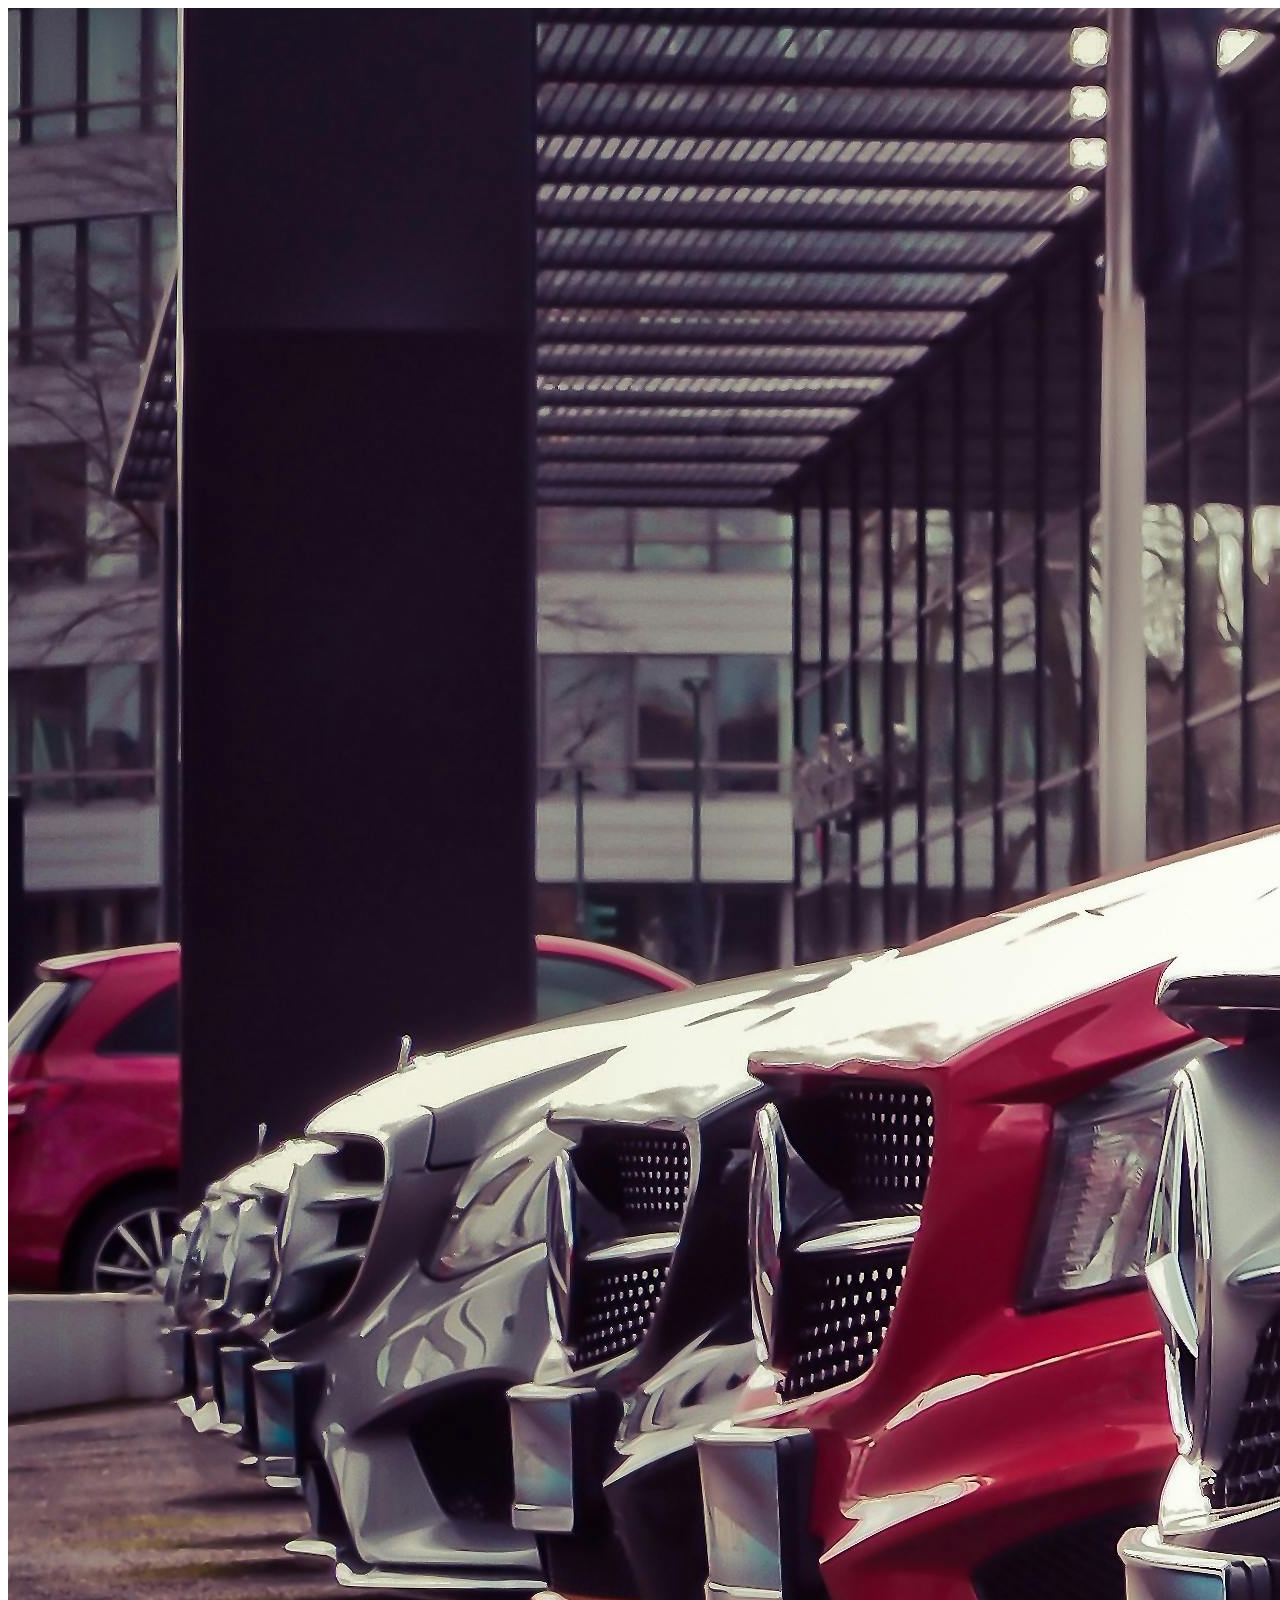
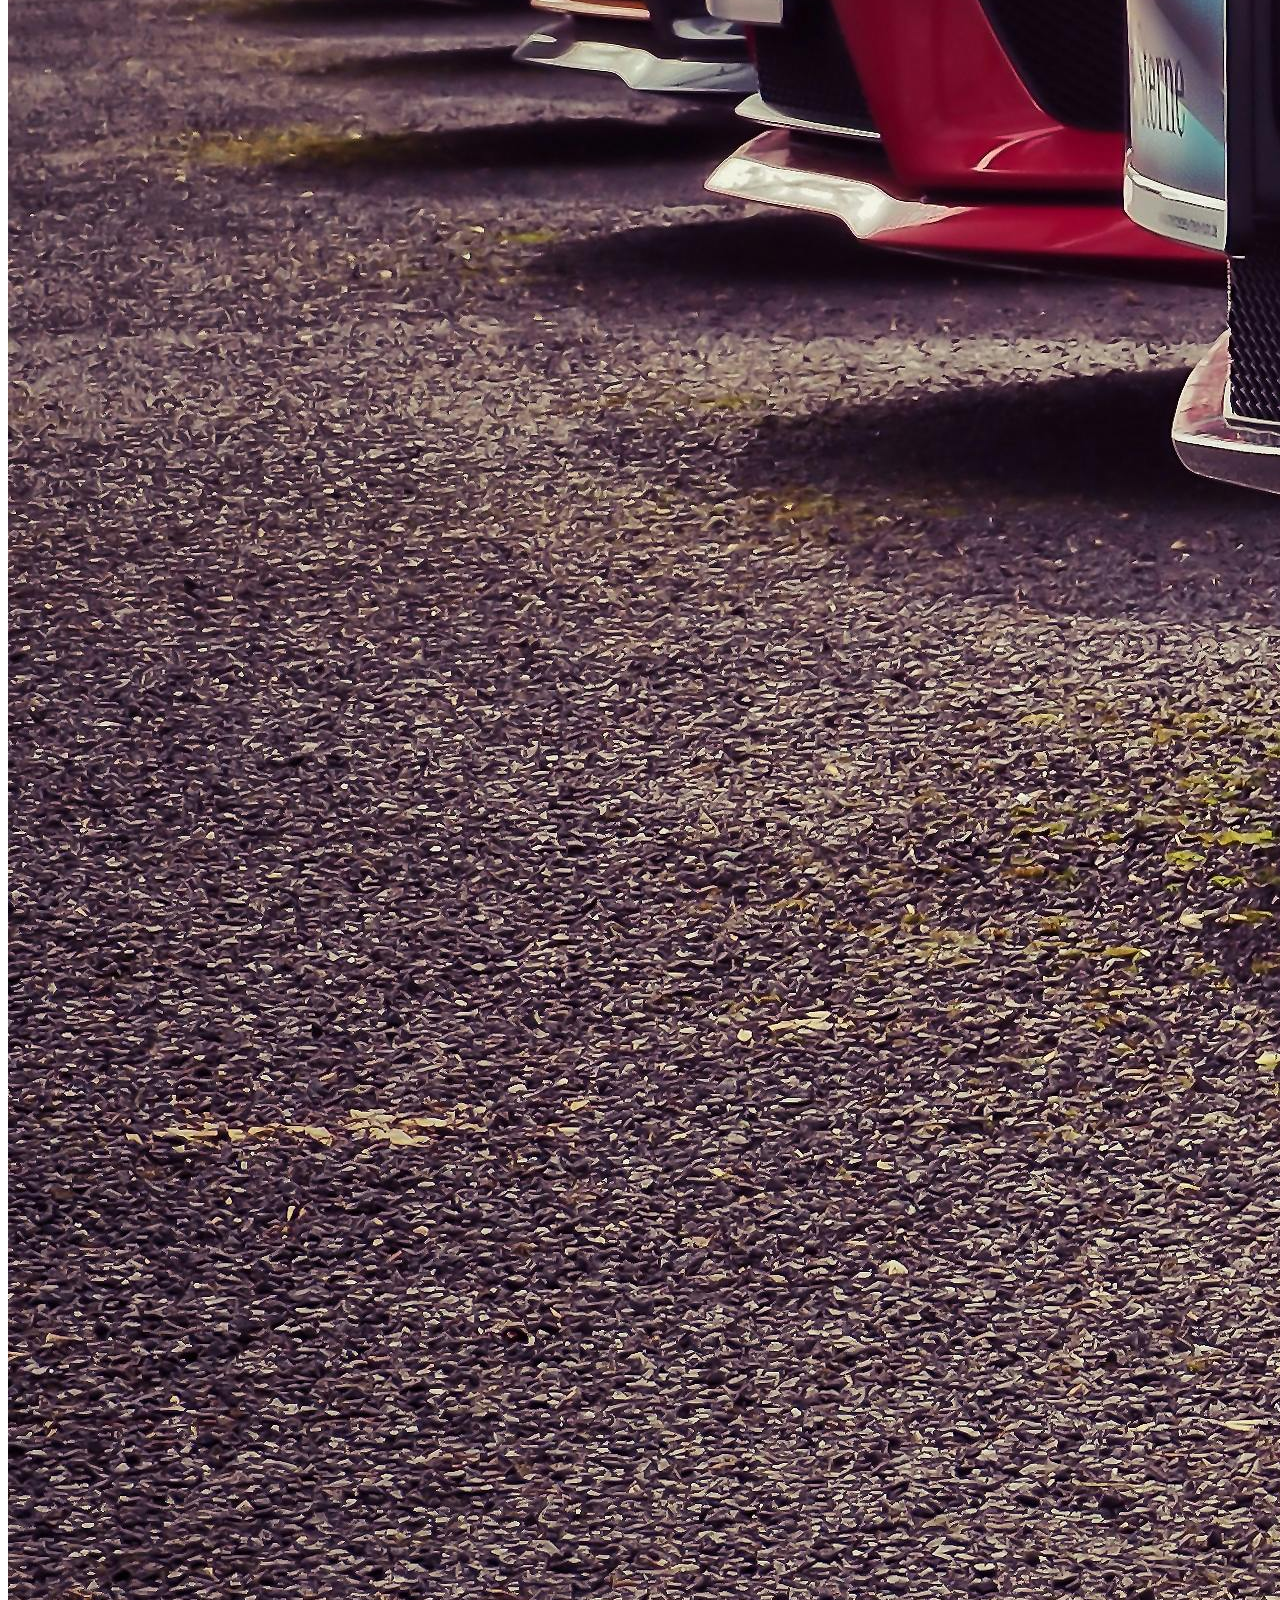
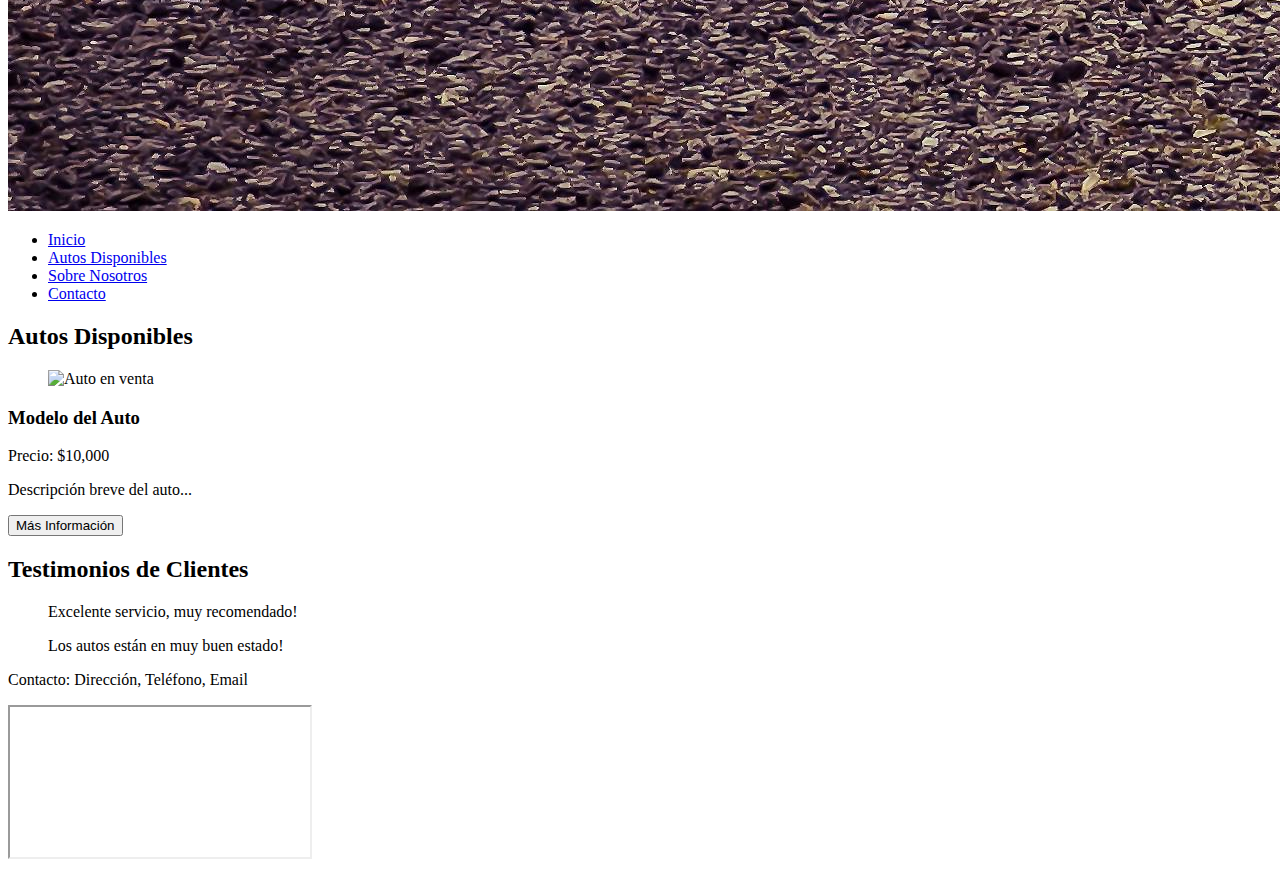
==== index.html @ ef7046ee "agragdo de index y imagen" ====
<!DOCTYPE html>
<html lang="es">
<head>
    <meta charset="UTF-8">
    <meta name="viewport" content="width=device-width, initial-scale=1.0">
    <title>Venta de Autos Usados</title>
    <link rel="stylesheet" href="styles.css">
</head>
<body>

<header>
    <img src="./img/logo.jpg" alt="Logotipo de la página" class="logo">
    <nav>
        <ul>
            <li><a href="#inicio">Inicio</a></li>
            <li><a href="#autos">Autos Disponibles</a></li>
            <li><a href="#sobre-nosotros">Sobre Nosotros</a></li>
            <li><a href="#contacto">Contacto</a></li>
        </ul>
    </nav>
</header>

<main>
    <section id="autos" class="autos-disponibles">
        <h2>Autos Disponibles</h2>
        <div class="grid-autos">
            <!-- Tarjeta de Auto -->
            <article class="auto">
                <figure>
                    <img src="images/car-placeholder.jpg" alt="Auto en venta">
                </figure>
                <h3>Modelo del Auto</h3>
                <p>Precio: $10,000</p>
                <p>Descripción breve del auto...</p>
                <button>Más Información</button>
            </article>
            <!-- Repite la tarjeta según sea necesario -->
        </div>
    </section>

    <section id="testimonios" class="testimonios">
        <h2>Testimonios de Clientes</h2>
        <div class="carrusel-testimonios">
            <blockquote>Excelente servicio, muy recomendado!</blockquote>
            <blockquote>Los autos están en muy buen estado!</blockquote>
            <!-- Añadir más testimonios -->
        </div>
    </section>
</main>

<footer>
    <p>Contacto: Dirección, Teléfono, Email</p>
    <div class="redes-sociales">
        <!-- Iconos de redes sociales -->
    </div>
    <iframe src="https://www.google.com/maps/embed?pb=..." allowfullscreen="" loading="lazy"></iframe>
</footer>

</body>
</html>
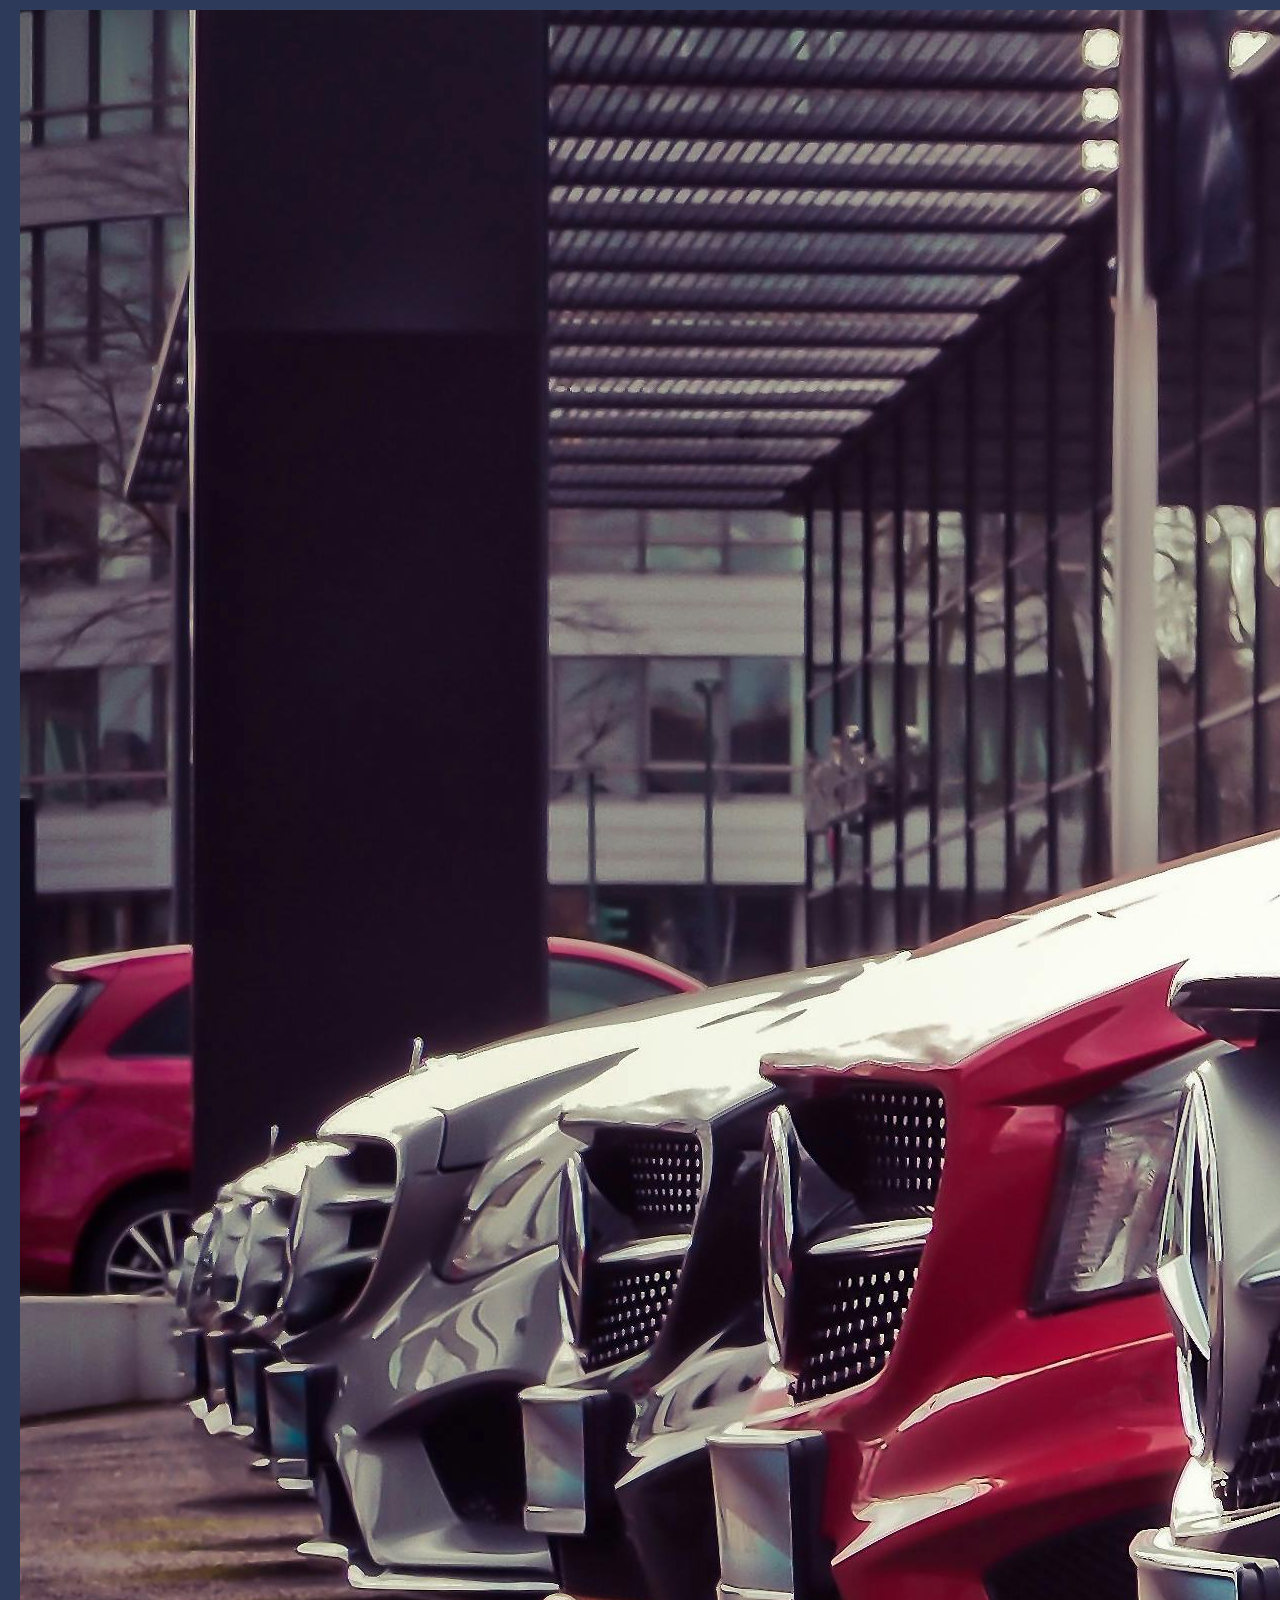
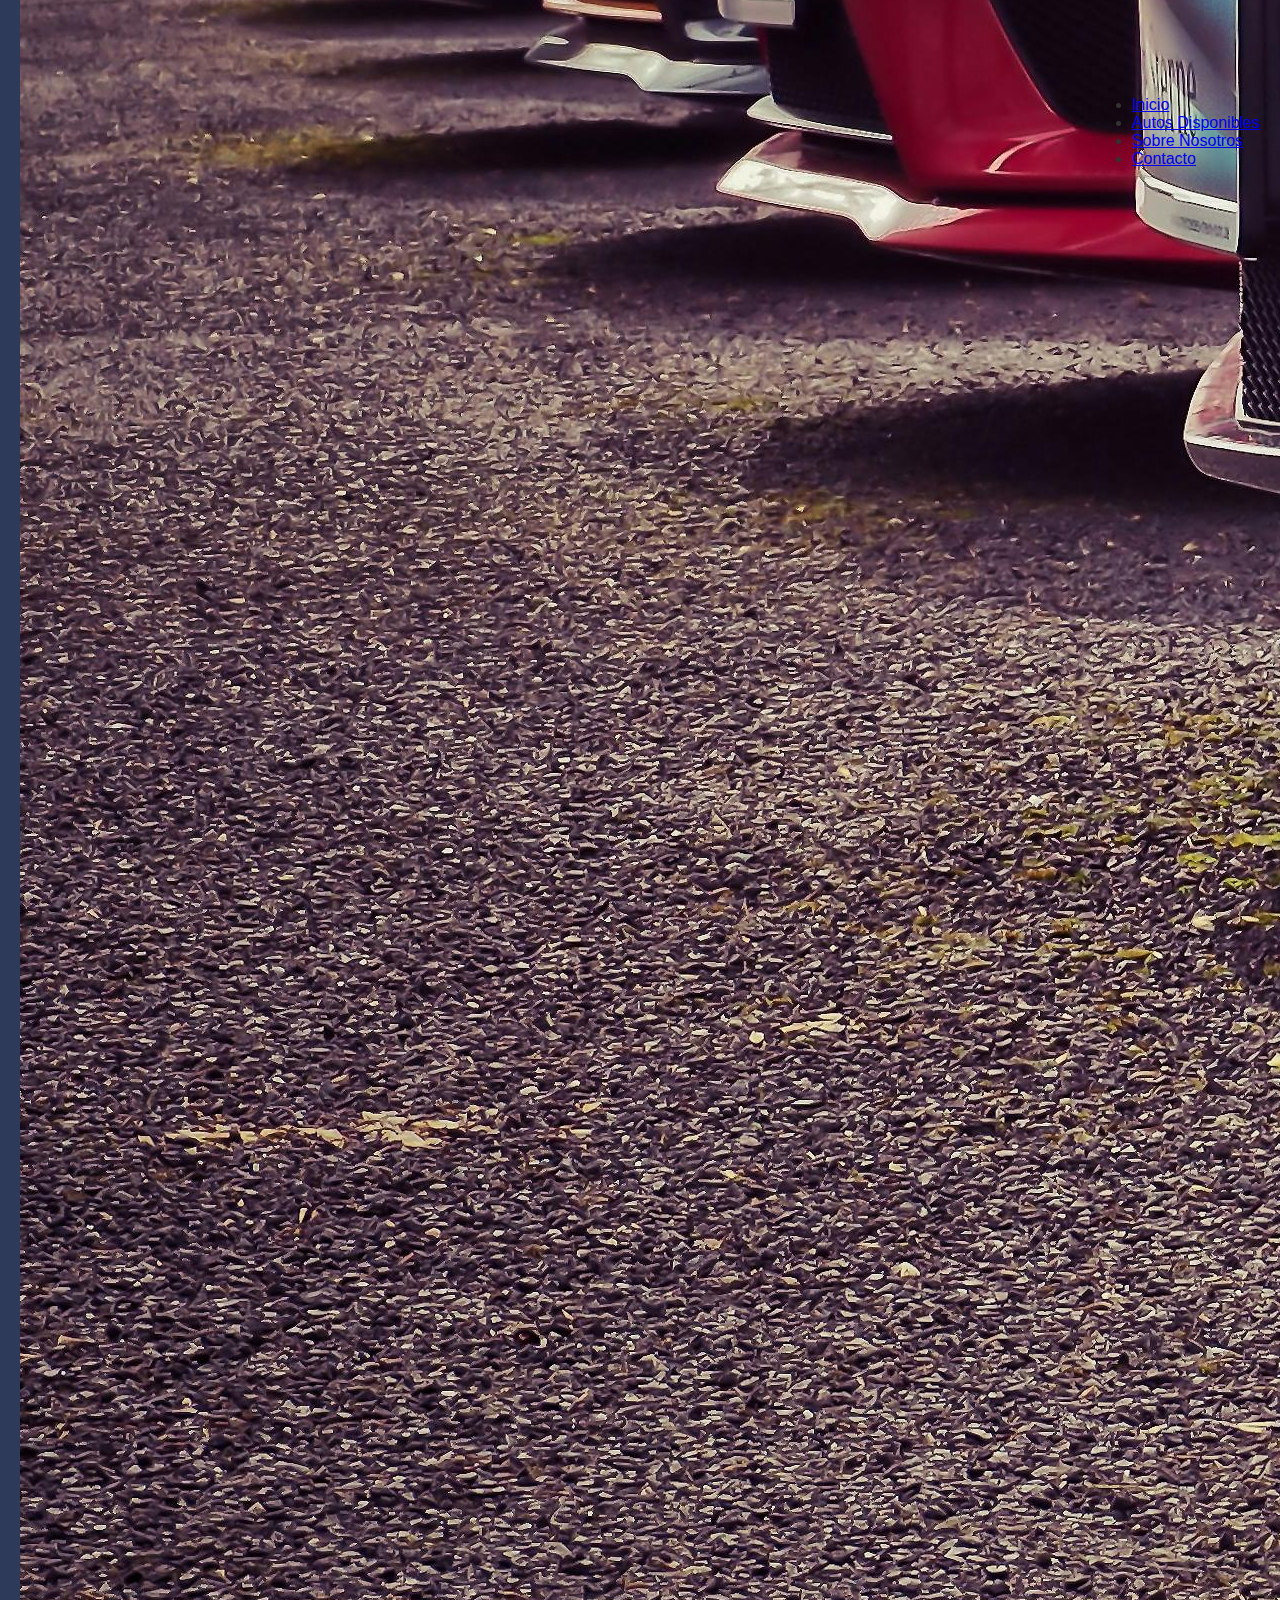
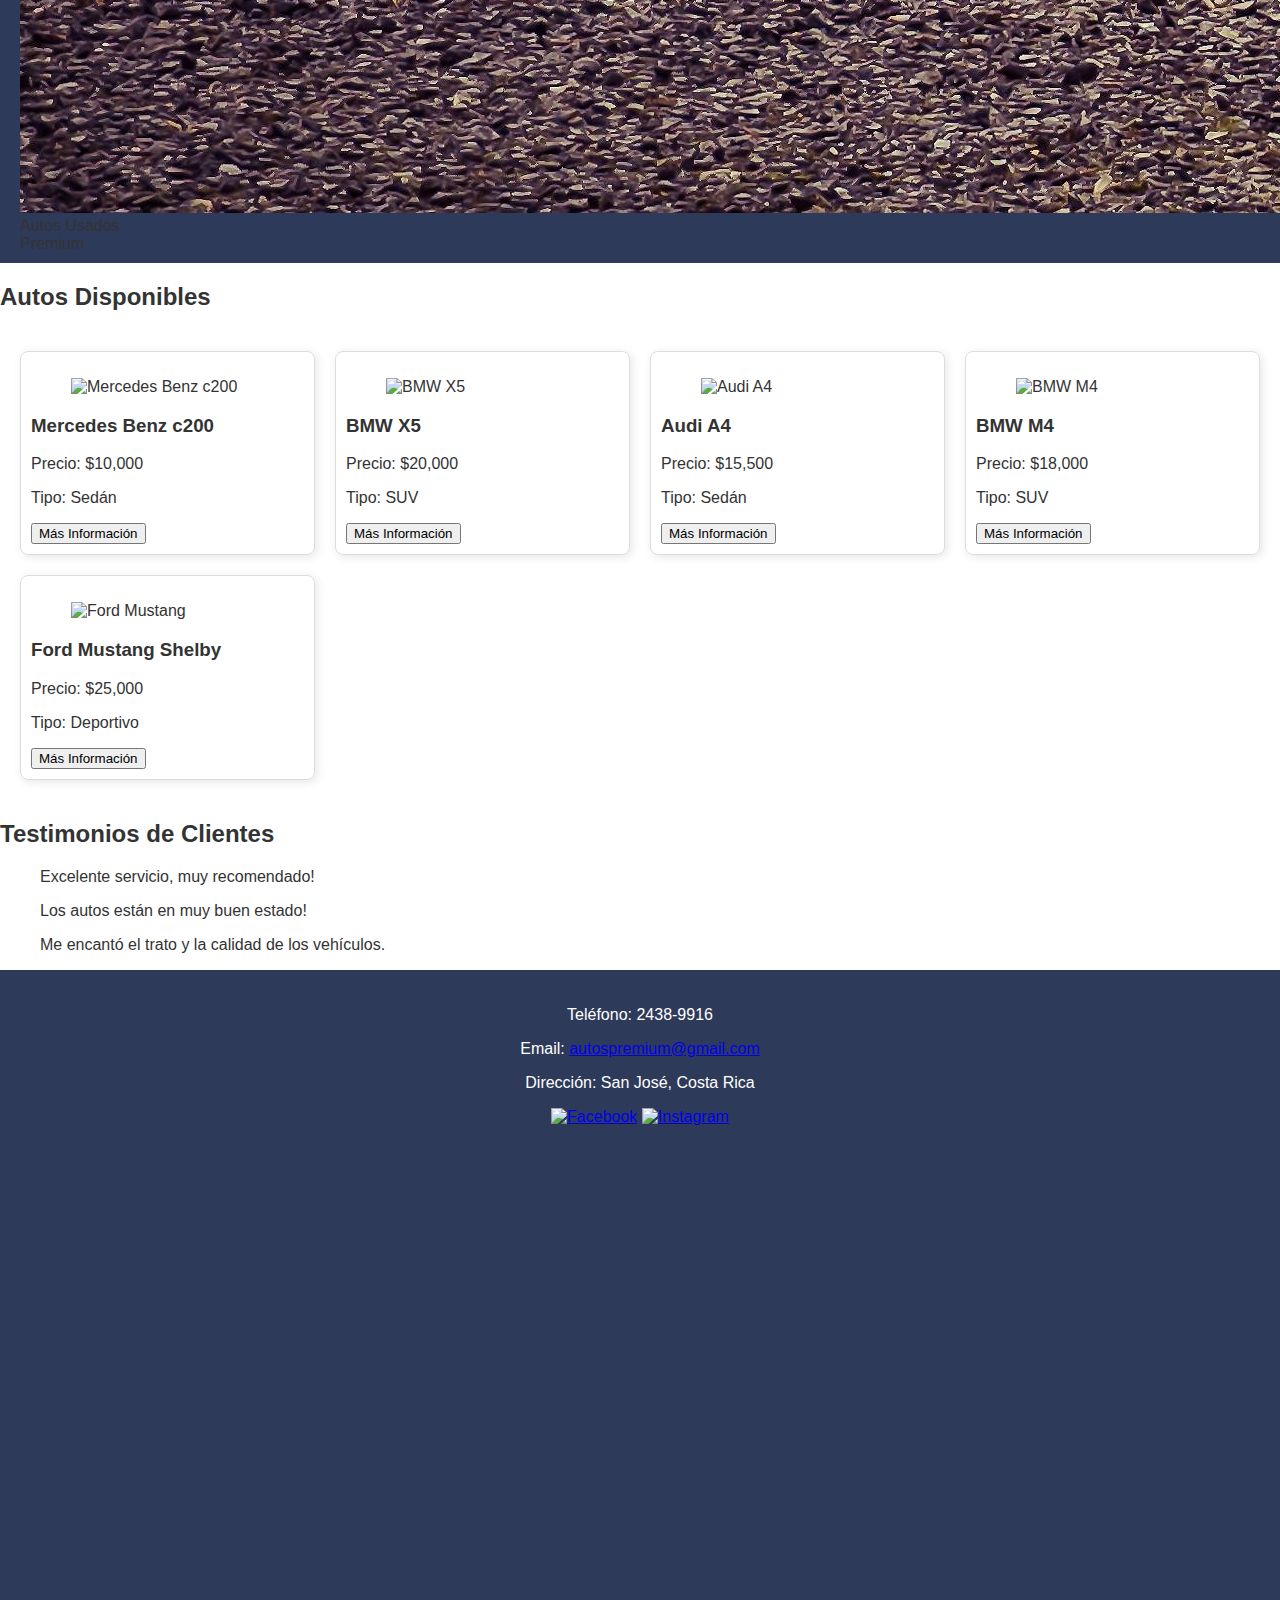
==== commit 951fd7a6: "modificacion ene l index" ====
--- a/index.html
+++ b/index.html
@@ -3,38 +3,81 @@
 <head>
     <meta charset="UTF-8">
     <meta name="viewport" content="width=device-width, initial-scale=1.0">
-    <title>Venta de Autos Usados</title>
-    <link rel="stylesheet" href="styles.css">
+    <title>Autos Usados Premium</title>
+    <link rel="stylesheet" href="./css/styles.css">
 </head>
 <body>
 
-<header>
-    <img src="./img/logo.jpg" alt="Logotipo de la página" class="logo">
-    <nav>
-        <ul>
-            <li><a href="#inicio">Inicio</a></li>
-            <li><a href="#autos">Autos Disponibles</a></li>
-            <li><a href="#sobre-nosotros">Sobre Nosotros</a></li>
-            <li><a href="#contacto">Contacto</a></li>
-        </ul>
-    </nav>
-</header>
+    <header>
+        <div class="logo">
+            <img src="./img/logo.jpg" alt="logo tipo de la página">
+            <span>Autos Usados Premium</span>
+        </div>
+        <nav>
+            <ul>
+                <li><a href="#inicio">Inicio</a></li>
+                <li><a href="#autos">Autos Disponibles</a></li>
+                <li><a href="sobre nosotros.html">Sobre Nosotros</a></li>
+                <li><a href="contacto.html">Contacto</a></li>
+            </ul>
+        </nav>
+    </header>
+    
 
 <main>
     <section id="autos" class="autos-disponibles">
         <h2>Autos Disponibles</h2>
         <div class="grid-autos">
-            <!-- Tarjeta de Auto -->
+         
             <article class="auto">
                 <figure>
-                    <img src="images/car-placeholder.jpg" alt="Auto en venta">
+                    <img src="./img/imagen mercedes 1.jpg" alt="Mercedes Benz c200">
                 </figure>
-                <h3>Modelo del Auto</h3>
+                <h3>Mercedes Benz c200</h3>
                 <p>Precio: $10,000</p>
-                <p>Descripción breve del auto...</p>
+                <p>Tipo: Sedán</p>
                 <button>Más Información</button>
             </article>
-            <!-- Repite la tarjeta según sea necesario -->
+          
+            <article class="auto">
+                <figure>
+                    <img src="./img/Bmw x5.jpg" alt="BMW X5">
+                </figure>
+                <h3>BMW X5</h3>
+                <p>Precio: $20,000</p>
+                <p>Tipo: SUV</p>
+                <button>Más Información</button>
+            </article>
+        
+            <article class="auto">
+                <figure>
+                    <img src="./img/audi a4.jpg" alt="Audi A4">
+                </figure>
+                <h3>Audi A4</h3>
+                <p>Precio: $15,500</p>
+                <p>Tipo: Sedán</p>
+                <button>Más Información</button>
+            </article>
+            
+            <article class="auto">
+                <figure>
+                    <img src="./img/bmw m4.jpg" alt="BMW M4">
+                </figure>
+                <h3>BMW M4</h3>
+                <p>Precio: $18,000</p>
+                <p>Tipo: SUV</p>
+                <button>Más Información</button>
+            </article>
+    
+            <article class="auto">
+                <figure>
+                    <img src="./img/imagen ford mustang.jpg" alt="Ford Mustang">
+                </figure>
+                <h3>Ford Mustang Shelby</h3>
+                <p>Precio: $25,000</p>
+                <p>Tipo: Deportivo</p>
+                <button>Más Información</button>
+            </article>
         </div>
     </section>
 
@@ -43,17 +86,24 @@
         <div class="carrusel-testimonios">
             <blockquote>Excelente servicio, muy recomendado!</blockquote>
             <blockquote>Los autos están en muy buen estado!</blockquote>
-            <!-- Añadir más testimonios -->
+            <blockquote>Me encantó el trato y la calidad de los vehículos.</blockquote>
         </div>
     </section>
 </main>
 
 <footer>
-    <p>Contacto: Dirección, Teléfono, Email</p>
+    <div class="contacto">
+        <p>Teléfono: 2438-9916</p>
+        <p>Email: <a href="mailto:autospremium@gmail.com">autospremium@gmail.com</a></p>
+        <p>Dirección: San José, Costa Rica</p>
+    </div>
     <div class="redes-sociales">
-        <!-- Iconos de redes sociales -->
+        <a href="#" target="_blank"><img src="./img/incono facebook.jpg" alt="Facebook"></a>
+        <a href="#" target="_blank"><img src="./img/icono instagram.jpg" alt="Instagram"></a>
     </div>
-    <iframe src="https://www.google.com/maps/embed?pb=..." allowfullscreen="" loading="lazy"></iframe>
+    <div class="ubicacion">
+        <iframe src="https://www.google.com/maps/embed?pb=..." width="600" height="450" style="border:0;" allowfullscreen="" loading="lazy"></iframe>
+    </div>
 </footer>
 
 </body>
--- a/css/styles.css
+++ b/css/styles.css
@@ -0,0 +1,74 @@
+/* Variables CSS */
+:root {
+    --color-principal: #2E3A59;
+    --color-secundario: #FFD700;
+    --color-texto: #333;
+    --fuente-principal: 'Arial', sans-serif;
+}
+
+/* Estilos generales */
+body {
+    font-family: var(--fuente-principal);
+    color: var(--color-texto);
+    margin: 0;
+}
+
+/* Header y navegación */
+header {
+    display: flex;
+    align-items: center;
+    justify-content: space-between;
+    background-color: var(--color-principal);
+    padding: 10px 20px;
+}
+
+.logo {
+    width: 100px;
+}
+
+/* Grid de autos */
+.grid-autos {
+    display: grid;
+    grid-template-columns: repeat(auto-fit, minmax(250px, 1fr));
+    gap: 20px;
+    padding: 20px;
+}
+
+.auto {
+    border: 1px solid #ddd;
+    padding: 10px;
+    border-radius: 8px;
+    box-shadow: 2px 2px 10px rgba(0, 0, 0, 0.1);
+    transition: transform 0.3s ease;
+}
+
+.auto:hover {
+    transform: scale(1.05);
+}
+
+/* Footer */
+footer {
+    background-color: var(--color-principal);
+    color: white;
+    padding: 20px;
+    text-align: center;
+}
+
+/* Media Queries */
+@media (max-width: 600px) {
+    nav ul {
+        flex-direction: column;
+    }
+}
+
+/* Animación de auto */
+@keyframes moverAuto {
+    0% { transform: translateX(-100%); }
+    100% { transform: translateX(100%); }
+}
+
+.auto-animado {
+    position: absolute;
+    top: 50px;
+    animation: moverAuto 5s linear infinite;
+}
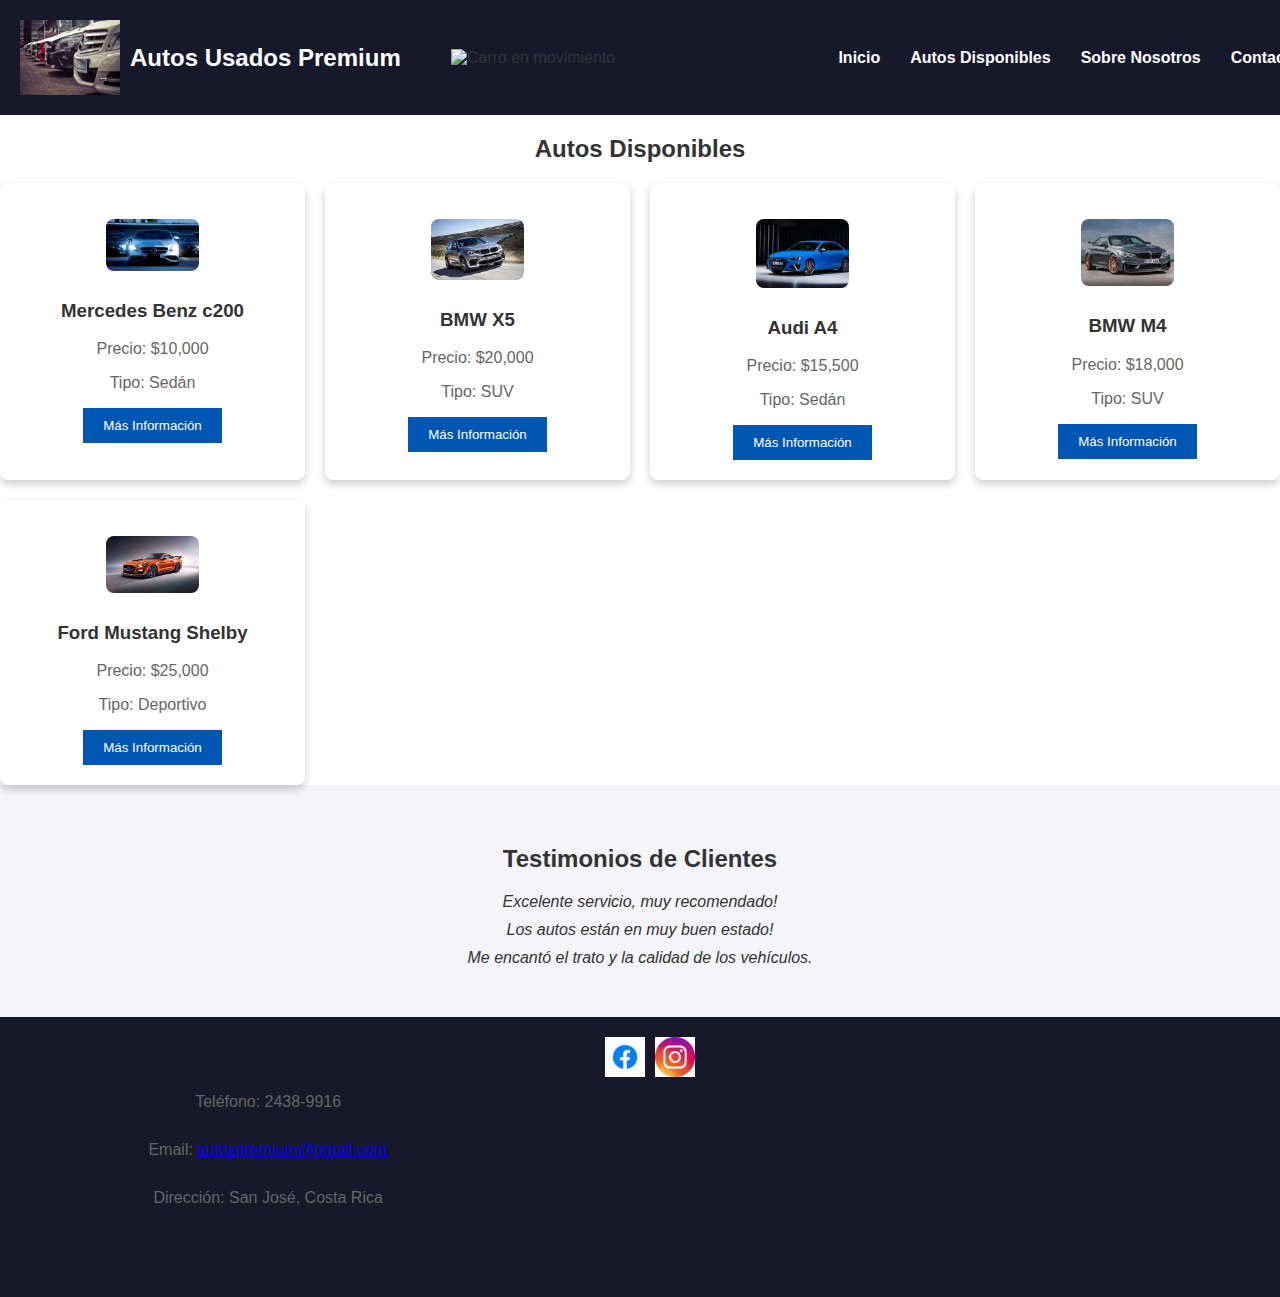
==== commit 075aac0f: "cambios varios en css , contacots y sobre nosotros" ====
--- a/index.html
+++ b/index.html
@@ -1,4 +1,3 @@
-<!DOCTYPE html>
 <html lang="es">
 <head>
     <meta charset="UTF-8">
@@ -8,20 +7,25 @@
 </head>
 <body>
 
-    <header>
-        <div class="logo">
-            <img src="./img/logo.jpg" alt="logo tipo de la página">
-            <span>Autos Usados Premium</span>
-        </div>
-        <nav>
-            <ul>
-                <li><a href="#inicio">Inicio</a></li>
-                <li><a href="#autos">Autos Disponibles</a></li>
-                <li><a href="sobre nosotros.html">Sobre Nosotros</a></li>
-                <li><a href="contacto.html">Contacto</a></li>
-            </ul>
-        </nav>
-    </header>
+    
+        <header>
+            <div class="logo">
+                <img src="./img/logo.jpg" alt="Logo de la página">
+                <span>Autos Usados Premium</span>
+            </div>
+            <div class="carro-container">
+                <img src="./img/imagen de movimiento.jpg" alt="Carro en movimiento" class="carro">
+            </div>
+            <nav>
+                <ul>
+                    <li><a href="#inicio">Inicio</a></li>
+                    <li><a href="#autos">Autos Disponibles</a></li>
+                    <li><a href="sobre nosotros.html">Sobre Nosotros</a></li>
+                    <li><a href="contacto.html">Contacto</a></li>
+                </ul>
+            </nav>
+        </header>
+     
     
 
 <main>
@@ -107,4 +111,4 @@
 </footer>
 
 </body>
-</html>
+</html>--- a/css/styles.css
+++ b/css/styles.css
@@ -1,74 +1,270 @@
-/* Variables CSS */
-:root {
-    --color-principal: #2E3A59;
-    --color-secundario: #FFD700;
-    --color-texto: #333;
-    --fuente-principal: 'Arial', sans-serif;
-}
-
-/* Estilos generales */
+/* General */
 body {
-    font-family: var(--fuente-principal);
-    color: var(--color-texto);
+    font-family: Arial, sans-serif;
     margin: 0;
-}
-
-/* Header y navegación */
+    padding: 0;
+    color: #333;
+}
+
+h2 {
+    color: #333;
+    text-align: center;
+}
+
+button {
+    background-color: #0056b3;
+    color: white;
+    border: none;
+    padding: 10px 20px;
+    cursor: pointer;
+    transition: background-color 0.3s;
+}
+
+button:hover {
+    background-color: #004494;
+}
+
 header {
     display: flex;
-    align-items: center;
-    justify-content: space-between;
-    background-color: var(--color-principal);
-    padding: 10px 20px;
-}
-
+    justify-content: center;  /* Centra el contenido horizontalmente */
+    align-items: center;      /* Centra el contenido verticalmente */
+    background-color: #18182b; /* Fondo oscuro */
+    padding: 20px;
+    width: 100%;               /* Asegura que el header ocupe todo el ancho */
+}
+
+/* Logo */
 .logo {
-    width: 100px;
-}
-
-/* Grid de autos */
+    display: flex;
+    justify-content: center;   /* Centra el logo y el texto */
+    align-items: center;       /* Alinea verticalmente la imagen y el texto */
+    margin-right: 50px;        /* Puedes ajustar el margen si es necesario */
+}
+
+/* Estilo del logo de la imagen */
+.logo img {
+    width: 100px;  /* Ajusta el tamaño del logo */
+    height: auto;
+    margin-right: 10px; /* Espacio entre la imagen y el texto */
+}
+
+/* Estilo del texto */
+.logo span {
+    color: #ffffff;  /* Color del texto del logo */
+    font-size: 1.5rem;  /* Tamaño del texto */
+    font-weight: bold;
+}
+
+nav {
+    margin-left: auto; 
+}
+
+nav ul {
+    list-style: none; 
+    display: flex; 
+    gap: 30px; 
+    margin: 0;
+    padding: 0;
+}
+
+nav ul li a {
+    color: #ffffff; 
+    text-decoration: none; 
+    font-weight: bold;
+    font-size: 1rem;
+}
+
+
+nav ul li a:hover {
+    color: #ccc; 
+}
+
 .grid-autos {
     display: grid;
-    grid-template-columns: repeat(auto-fit, minmax(250px, 1fr));
+    grid-template-columns: repeat(auto-fit, minmax(300px, 1fr));
     gap: 20px;
+    padding: auto;
+}
+
+.auto {
+    background: white;
     padding: 20px;
-}
-
-.auto {
-    border: 1px solid #ddd;
-    padding: 10px;
     border-radius: 8px;
-    box-shadow: 2px 2px 10px rgba(0, 0, 0, 0.1);
-    transition: transform 0.3s ease;
+    box-shadow: 0 4px 8px rgba(0, 0, 0, 0.2);
+    text-align: center;
+    transition: transform 0.2s;
 }
 
 .auto:hover {
     transform: scale(1.05);
 }
 
+.auto img {
+    width: 50%;
+    height: auto;
+    border-radius: 8px;
+    margin-bottom: 10px;
+}
+
+.auto h3 {
+    color: #333;
+}
+
+.auto p {
+    color: #666;
+}
+
+/* Sección de Testimonios */
+.testimonios {
+    padding: 40px;
+    background-color: #f4f4f9;
+    text-align: center;
+}
+
+blockquote {
+    font-style: italic;
+    color: #333;
+    margin: 10px 0;
+}
+
+/* Estilos para la sección de contacto */
+.contacto {
+    padding: 40px;
+    background-color: transparent;
+    color: #333;
+}
+
+.contacto h2 {
+    text-align: center;
+    margin-bottom: 20px;
+    color: #18182b;
+}
+
+.contacto p {
+    text-align: center;
+    margin-bottom: 30px;
+    font-size: 1rem;
+    color: #666;
+}
+
+.formulario-contacto {
+    max-width: 600px;
+    margin: 0 auto;
+    display: flex;
+    flex-direction: column;
+    gap: 15px;
+}
+
+.formulario-contacto label {
+    font-weight: bold;
+    color: #18182b;
+}
+
+.formulario-contacto input, 
+.formulario-contacto textarea {
+    width: 100%;
+    padding: 10px;
+    border: 1px solid #ccc;
+    border-radius: 5px;
+    font-size: 1rem;
+}
+
+.formulario-contacto textarea {
+    height: 150px;
+    resize: vertical;
+}
+
+.formulario-contacto button {
+    padding: 12px;
+    background-color: #18182b;
+    color:#ccc;
+    font-size: 1rem;
+    font-weight: bold;
+    border: none;
+    border-radius: 5px;
+    cursor: pointer;
+    transition: background-color 0.3s ease;
+}
+
+.formulario-contacto button:hover {
+    background-color: #333;
+}
+
+
+.sobre-nosotros {
+    padding: 40px;
+    background-color: #f4f4f4; 
+    color: #333; 
+    border-radius: 8px; 
+    max-width: 800px; 
+    margin: 20px auto; 
+    box-shadow: 0 4px 8px rgba(0, 0, 0, 0.2); 
+}
+
+.sobre-nosotros h2 {
+    text-align: center;
+    color: #18182b; 
+    margin-bottom: 20px; 
+}
+
+.sobre-nosotros p {
+    line-height: 1.6; 
+    margin-bottom: 15px; 
+    font-size: 1.1rem; 
+}
+
+
+@media (max-width: 600px) {
+    .sobre-nosotros {
+        padding: 20px; 
+    }
+
+    .sobre-nosotros h2 {
+        font-size: 1.5rem;
+    }
+
+    .sobre-nosotros p {
+        font-size: 1rem; 
+    }
+}
+
+
 /* Footer */
 footer {
-    background-color: var(--color-principal);
+    display: flex;
+    justify-content: space-around;
+    background-color: #18182b;
     color: white;
     padding: 20px;
-    text-align: center;
-}
-
-/* Media Queries */
-@media (max-width: 600px) {
-    nav ul {
-        flex-direction: column;
-    }
-}
-
-/* Animación de auto */
-@keyframes moverAuto {
-    0% { transform: translateX(-100%); }
-    100% { transform: translateX(100%); }
-}
-
-.auto-animado {
-    position: absolute;
-    top: 50px;
-    animation: moverAuto 5s linear infinite;
-}
+
+.contacto {
+    text-align: left;
+}
+
+.redes-sociales {
+    display: inline-flex;
+    gap: 10px; 
+    align-items: left;
+}
+
+.redes-sociales a {
+    display: center;
+    width:40px; 
+    height:40px;
+}
+
+.redes-sociales img {
+    width: 100%; 
+    height: 100%;
+    background-color: transparent; 
+}
+
+
+.ubicacion iframe {
+    max-width: 300px;
+    height: auto;
+    border-radius: 5px;
+}
+
+}
+
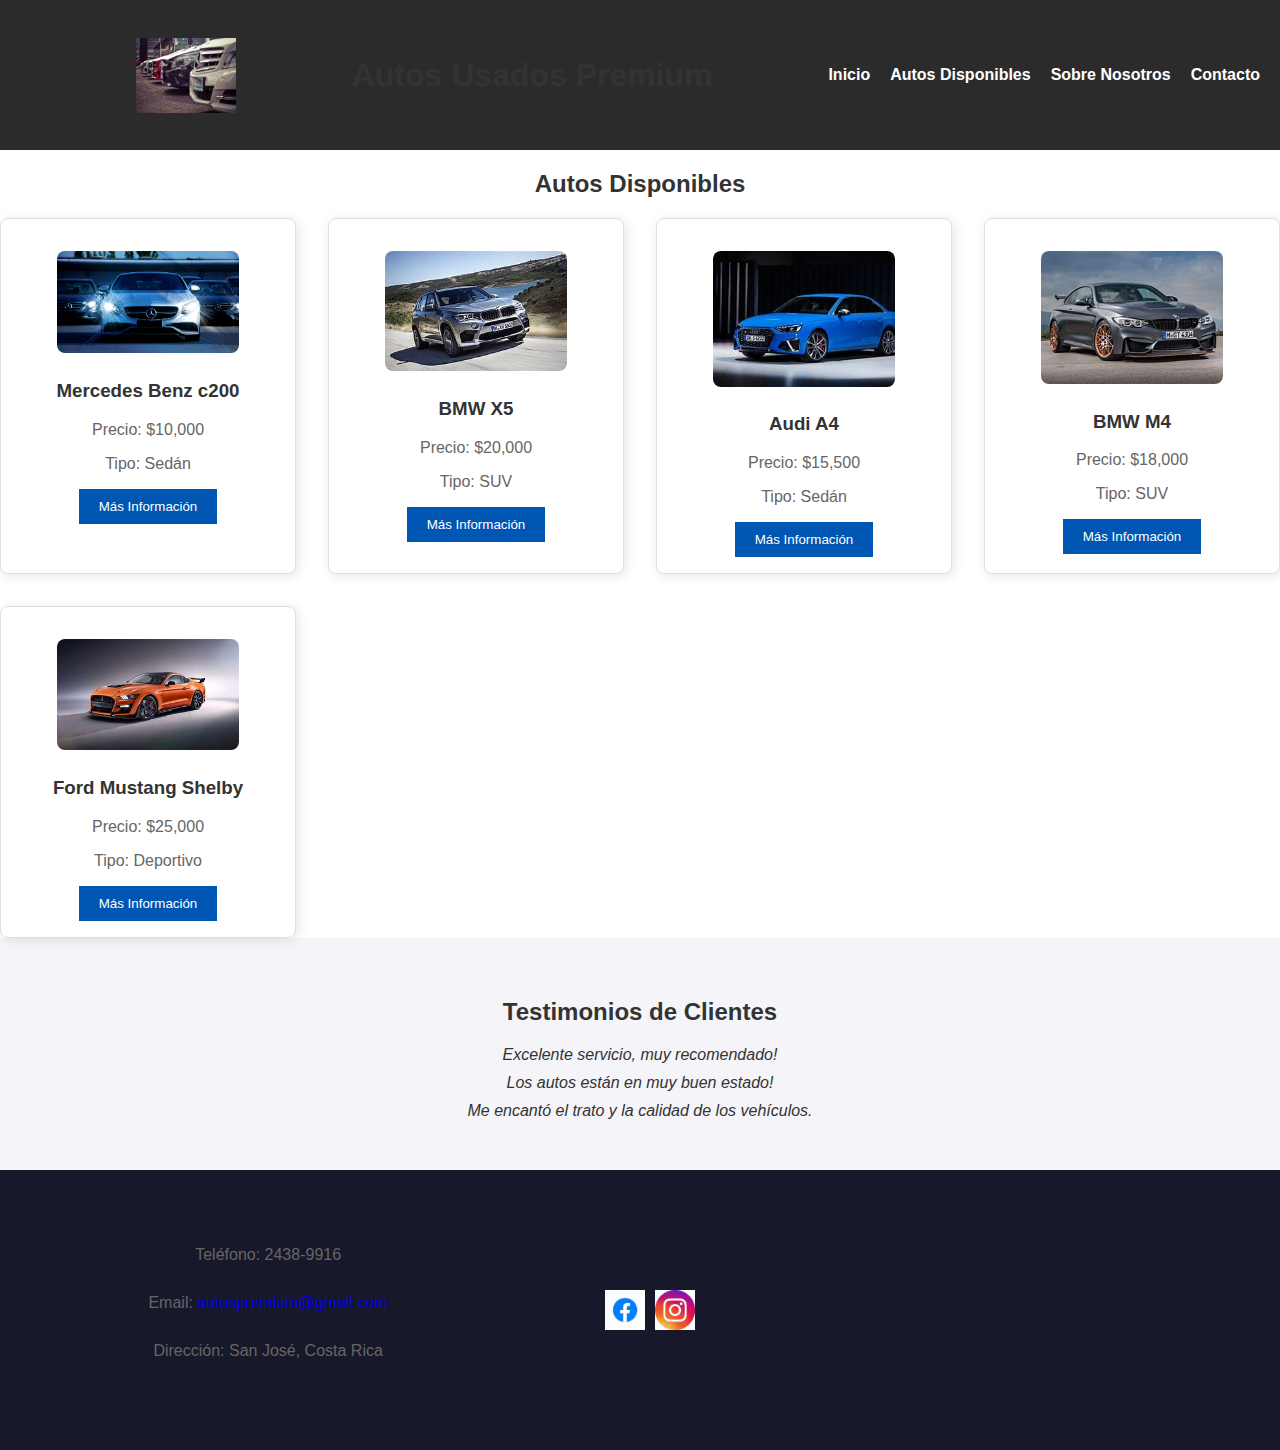
==== commit 19512d58: "agregado mas informacion" ====
--- a/index.html
+++ b/index.html
@@ -8,23 +8,24 @@
 <body>
 
     
-        <header>
-            <div class="logo">
-                <img src="./img/logo.jpg" alt="Logo de la página">
-                <span>Autos Usados Premium</span>
-            </div>
-            <div class="carro-container">
-                <img src="./img/imagen de movimiento.jpg" alt="Carro en movimiento" class="carro">
-            </div>
-            <nav>
-                <ul>
-                    <li><a href="#inicio">Inicio</a></li>
-                    <li><a href="#autos">Autos Disponibles</a></li>
-                    <li><a href="sobre nosotros.html">Sobre Nosotros</a></li>
-                    <li><a href="contacto.html">Contacto</a></li>
-                </ul>
-            </nav>
-        </header>
+    <header>
+        <div class="carro-container">
+            <img src="./img/imagen de movimiento.jpg" alt="Carro en movimiento" class="carro">
+        </div>
+        <div class="logo">
+            <img src="./img/logo.jpg" alt="logo del pagina">
+        </div>
+        <h1 class="titulo">Autos Usados Premium</h1>
+        <nav>
+            <ul>
+                <li><a href="#inicio">Inicio</a></li>
+                <li><a href="#autos">Autos Disponibles</a></li>
+                <li><a href="sobre nosotros.html">Sobre Nosotros</a></li>
+                <li><a href="contacto.html">Contacto</a></li>
+            </ul>
+        </nav>
+    </header>
+    
      
     
 
@@ -41,6 +42,7 @@
                 <p>Precio: $10,000</p>
                 <p>Tipo: Sedán</p>
                 <button>Más Información</button>
+            
             </article>
           
             <article class="auto">
--- a/css/styles.css
+++ b/css/styles.css
@@ -1,4 +1,4 @@
-/* General */
+
 body {
     font-family: Arial, sans-serif;
     margin: 0;
@@ -24,247 +24,271 @@
     background-color: #004494;
 }
 
+/* Header */
 header {
     display: flex;
-    justify-content: center;  /* Centra el contenido horizontalmente */
-    align-items: center;      /* Centra el contenido verticalmente */
-    background-color: #18182b; /* Fondo oscuro */
+    justify-content: space-between;
+    align-items: center;
+    background-color: #2c2b2b;
     padding: 20px;
-    width: 100%;               /* Asegura que el header ocupe todo el ancho */
-}
-
-/* Logo */
+    width: 100%;
+    box-sizing: border-box;
+    position: relative; /* Necesario para que el carro se posicione relativo a este contenedor */
+    overflow: hidden; /* Oculta el carro cuando está fuera del contenedor */
+    height: 150px; /* Ajusta según el tamaño necesario */
+}
+
+/* Animación de Carro */
+.carro {
+    position: absolute;
+    bottom: 0;
+    left: -300px; /* Cambia la posición inicial para que se vea fuera de la pantalla a la izquierda */
+    width: 300px; /* Aumenta el tamaño de la imagen del carro */
+    opacity: 0.5; /* Ajusta la transparencia (0 = completamente transparente, 1 = opaco) */
+    animation: moverCarro 5s linear infinite; /* Animación continua */
+}
+
+/* Keyframes para mover el carro de izquierda a derecha */
+@keyframes moverCarro {
+    0% {
+        left: -300px; /* Ajusta la posición inicial para que sea coherente con el tamaño */
+    }
+    50% {
+        left: calc(100% - 300px); /* Ajusta el cálculo para que el carro se detenga correctamente */
+    }
+    100% {
+        left: -300px; /* Regresa al inicio */
+    }
+}
+
+
 .logo {
     display: flex;
-    justify-content: center;   /* Centra el logo y el texto */
-    align-items: center;       /* Alinea verticalmente la imagen y el texto */
-    margin-right: 50px;        /* Puedes ajustar el margen si es necesario */
-}
-
-/* Estilo del logo de la imagen */
+    align-items: center;
+    gap: 10px;
+}
+
 .logo img {
-    width: 100px;  /* Ajusta el tamaño del logo */
+    width: 100px;
     height: auto;
-    margin-right: 10px; /* Espacio entre la imagen y el texto */
-}
-
-/* Estilo del texto */
+}
+
 .logo span {
-    color: #ffffff;  /* Color del texto del logo */
-    font-size: 1.5rem;  /* Tamaño del texto */
+    color: #ffffff;
+    font-size: 1.5rem;
     font-weight: bold;
 }
 
-nav {
-    margin-left: auto; 
-}
 
 nav ul {
-    list-style: none; 
-    display: flex; 
-    gap: 30px; 
+    list-style: none;
+    display: flex;
+    gap: 20px;
     margin: 0;
     padding: 0;
 }
 
 nav ul li a {
-    color: #ffffff; 
-    text-decoration: none; 
+    color: #ffffff;
+    text-decoration: none;
     font-weight: bold;
-    font-size: 1rem;
-}
-
+}
 
 nav ul li a:hover {
-    color: #ccc; 
-}
+    color: #ccc;
+}
+
 
 .grid-autos {
     display: grid;
-    grid-template-columns: repeat(auto-fit, minmax(300px, 1fr));
-    gap: 20px;
-    padding: auto;
+    gap: 2rem;
+    grid-template-columns: repeat(auto-fit, minmax(250px, 1fr));
 }
 
 .auto {
-    background: white;
-    padding: 20px;
+    border: 1px solid #ddd;
+    padding: 1rem;
     border-radius: 8px;
-    box-shadow: 0 4px 8px rgba(0, 0, 0, 0.2);
+    box-shadow: 2px 2px 12px rgba(0, 0, 0, 0.1);
     text-align: center;
-    transition: transform 0.2s;
 }
 
 .auto:hover {
-    transform: scale(1.05);
+transform: scale(1.05);
 }
 
 .auto img {
-    width: 50%;
+    width: 100%;
     height: auto;
     border-radius: 8px;
-    margin-bottom: 10px;
+    margin-bottom: 0.5rem;
 }
 
 .auto h3 {
-    color: #333;
+color: #333;
 }
 
 .auto p {
-    color: #666;
-}
-
-/* Sección de Testimonios */
+color: #666;
+}
+
+
 .testimonios {
-    padding: 40px;
-    background-color: #f4f4f9;
-    text-align: center;
+padding: 40px;
+background-color: #f4f4f9;
+text-align: center;
 }
 
 blockquote {
-    font-style: italic;
-    color: #333;
-    margin: 10px 0;
-}
-
-/* Estilos para la sección de contacto */
+font-style: italic;
+color: #333;
+margin: 10px 0;
+}
+
+
 .contacto {
-    padding: 40px;
-    background-color: transparent;
-    color: #333;
+padding: 40px;
+background-color: transparent;
+color: #333;
 }
 
 .contacto h2 {
-    text-align: center;
-    margin-bottom: 20px;
-    color: #18182b;
+text-align: center;
+margin-bottom: 20px;
+color: #18182b;
 }
 
 .contacto p {
-    text-align: center;
-    margin-bottom: 30px;
-    font-size: 1rem;
-    color: #666;
-}
+text-align: center;
+margin-bottom: 30px;
+font-size: 1rem;
+color: #666;
+}
+
 
 .formulario-contacto {
-    max-width: 600px;
-    margin: 0 auto;
-    display: flex;
-    flex-direction: column;
-    gap: 15px;
+max-width: 600px;
+margin: 0 auto;
+display: flex;
+flex-direction: column;
+gap: 15px;
 }
 
 .formulario-contacto label {
-    font-weight: bold;
-    color: #18182b;
-}
-
-.formulario-contacto input, 
+font-weight: bold;
+color: #18182b;
+}
+
+.formulario-contacto input,
 .formulario-contacto textarea {
-    width: 100%;
-    padding: 10px;
-    border: 1px solid #ccc;
-    border-radius: 5px;
-    font-size: 1rem;
+width: 100%;
+padding: 10px;
+border: 1px solid #ccc;
+border-radius: 5px;
+font-size: 1rem;
 }
 
 .formulario-contacto textarea {
-    height: 150px;
-    resize: vertical;
+height: 150px;
+resize: vertical;
 }
 
 .formulario-contacto button {
-    padding: 12px;
-    background-color: #18182b;
-    color:#ccc;
-    font-size: 1rem;
-    font-weight: bold;
-    border: none;
-    border-radius: 5px;
-    cursor: pointer;
-    transition: background-color 0.3s ease;
+padding: 12px;
+background-color: #18182b;
+color: #ccc;
+font-size: 1rem;
+font-weight: bold;
+border: none;
+border-radius: 5px;
+cursor: pointer;
+transition: background-color 0.3s ease;
 }
 
 .formulario-contacto button:hover {
-    background-color: #333;
-}
-
-
+background-color: #333;
+}
+
+/* Sobre Nosotros */
 .sobre-nosotros {
-    padding: 40px;
-    background-color: #f4f4f4; 
-    color: #333; 
-    border-radius: 8px; 
-    max-width: 800px; 
-    margin: 20px auto; 
-    box-shadow: 0 4px 8px rgba(0, 0, 0, 0.2); 
+padding: 40px;
+background-color: #f4f4f4;
+color: #333;
+border-radius: 8px;
+max-width: 800px;
+margin: 20px auto;
+box-shadow: 0 4px 8px rgba(0, 0, 0, 0.2);
 }
 
 .sobre-nosotros h2 {
-    text-align: center;
-    color: #18182b; 
-    margin-bottom: 20px; 
+text-align: center;
+color: #18182b;
+margin-bottom: 20px;
 }
 
 .sobre-nosotros p {
-    line-height: 1.6; 
-    margin-bottom: 15px; 
-    font-size: 1.1rem; 
-}
-
-
-@media (max-width: 600px) {
-    .sobre-nosotros {
-        padding: 20px; 
-    }
-
-    .sobre-nosotros h2 {
-        font-size: 1.5rem;
-    }
-
-    .sobre-nosotros p {
-        font-size: 1rem; 
-    }
-}
-
+line-height: 1.6;
+margin-bottom: 15px;
+font-size: 1.1rem;
+}
 
 /* Footer */
 footer {
-    display: flex;
-    justify-content: space-around;
-    background-color: #18182b;
-    color: white;
+display: flex;
+justify-content: space-around;
+background-color: #18182b;
+color: white;
+padding: 20px;
+box-sizing: border-box;
+}
+
+footer .contacto {
+text-align: left;
+}
+
+footer .redes-sociales {
+display: flex;
+gap: 10px;
+align-items: center;
+}
+
+footer .redes-sociales a {
+width: 40px;
+height: 40px;
+}
+
+footer .redes-sociales img {
+width: 100%;
+height: 100%;
+}
+
+footer .ubicacion iframe {
+max-width: 300px;
+height: auto;
+border-radius: 5px;
+}
+
+
+@media (max-width: 600px) {
+.sobre-nosotros {
     padding: 20px;
-
-.contacto {
-    text-align: left;
-}
-
-.redes-sociales {
-    display: inline-flex;
-    gap: 10px; 
-    align-items: left;
-}
-
-.redes-sociales a {
-    display: center;
-    width:40px; 
-    height:40px;
-}
-
-.redes-sociales img {
-    width: 100%; 
-    height: 100%;
-    background-color: transparent; 
-}
-
-
-.ubicacion iframe {
-    max-width: 300px;
-    height: auto;
-    border-radius: 5px;
-}
-
-}
-
+}
+
+.sobre-nosotros h2 {
+    font-size: 1.5rem;
+}
+
+.sobre-nosotros p {
+    font-size: 1rem;
+}
+
+footer {
+    flex-direction: column;
+    align-items: center;
+    text-align: center;
+}
+
+footer .ubicacion iframe {
+    max-width: 100%;
+}
+}
